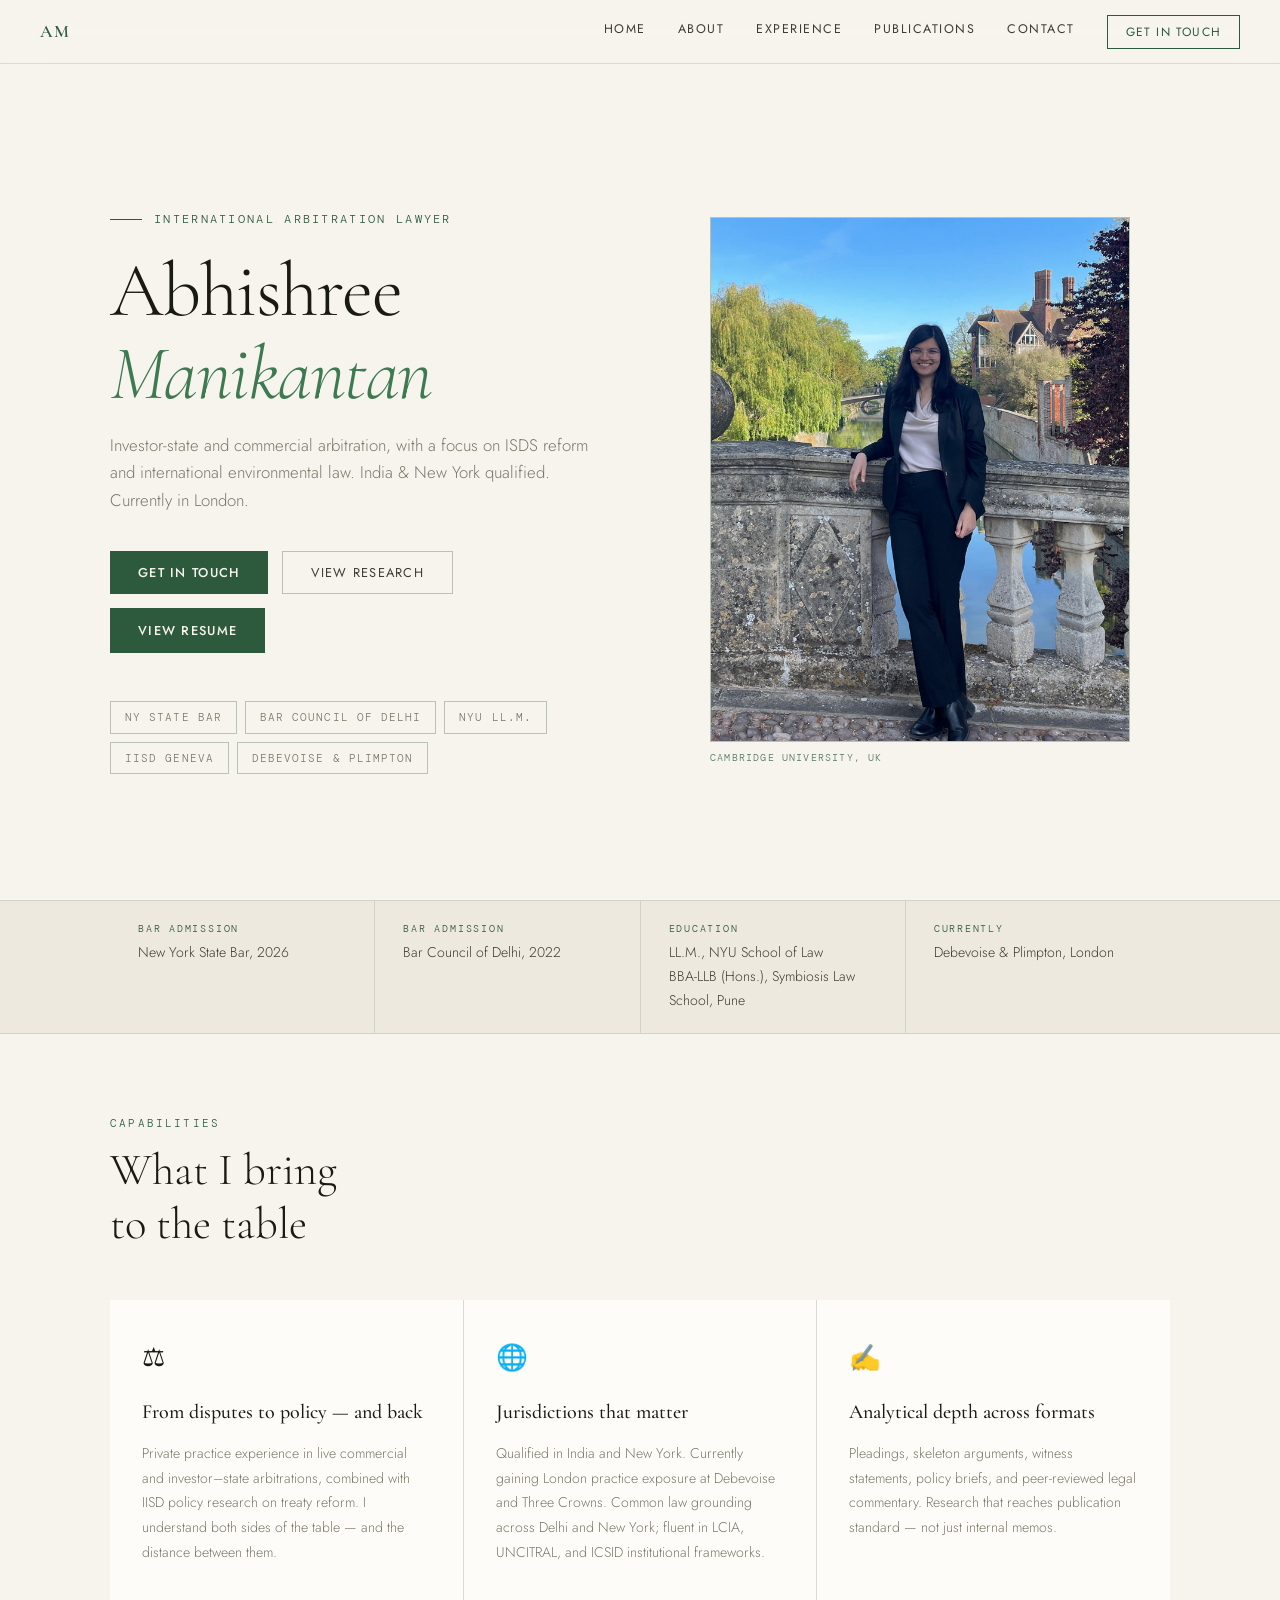
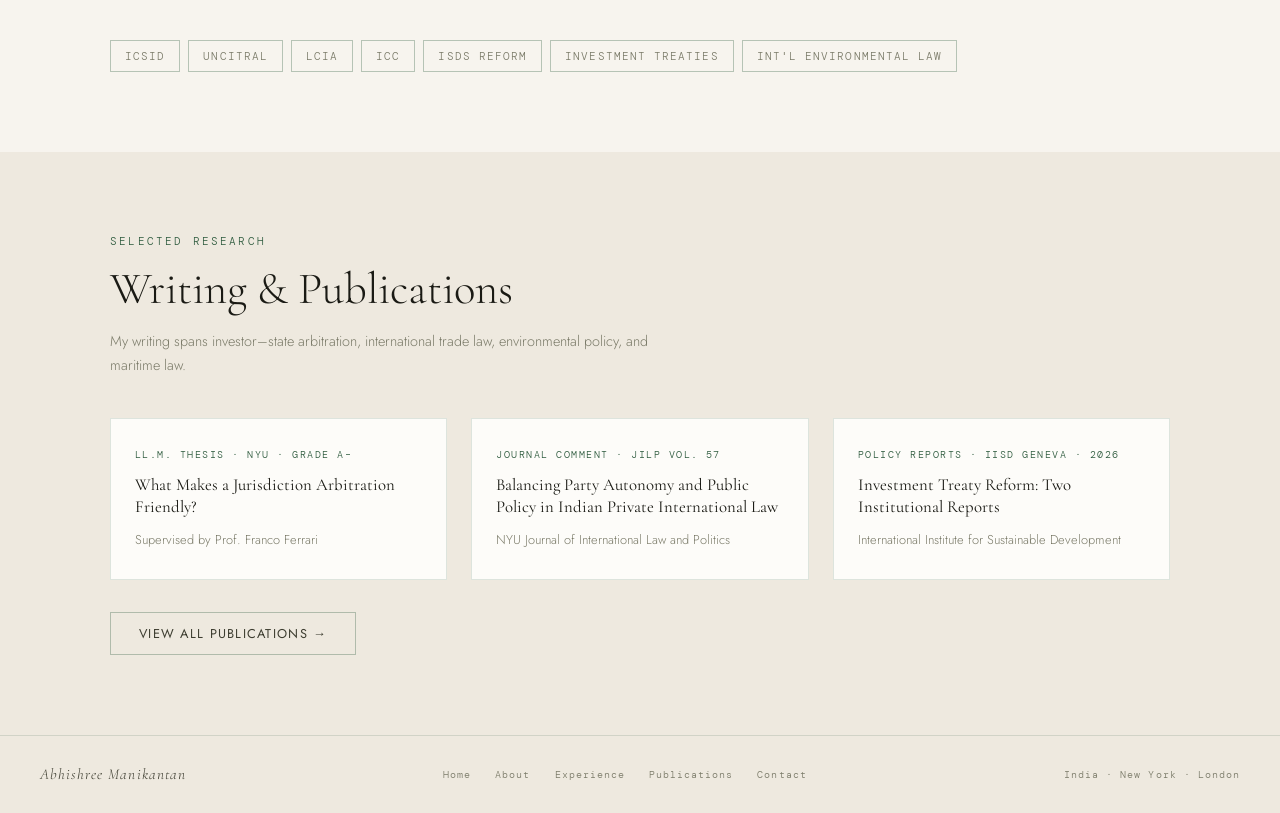
==== Abhishree_Manikantan_Portfolio_Website_16.html @ 341253fb "Added files" ====
<!DOCTYPE html>
<html lang="en">
<head>
<meta charset="UTF-8">
<meta name="viewport" content="width=device-width, initial-scale=1.0">
<title>Abhishree Manikantan | International Arbitration Lawyer | London</title>
<meta name="description" content="International arbitration lawyer, dual India–New York qualified. Investment treaty arbitration, ISDS reform, and international environmental law. Currently in London at Debevoise &amp; Plimpton and Three Crowns.">
<link rel="preconnect" href="https://fonts.googleapis.com">
<link rel="preconnect" href="https://fonts.gstatic.com" crossorigin>
<link href="https://fonts.googleapis.com/css2?family=Cormorant+Garamond:ital,wght@0,300;0,400;0,500;0,600;1,300;1,400;1,500&family=Jost:wght@300;400;500&family=DM+Mono:wght@300;400&display=swap" rel="stylesheet">
<style>
/* ── RESET & VARIABLES ── */
*, *::before, *::after { box-sizing: border-box; margin: 0; padding: 0; }

:root {
  --bg:        #F7F4EE;
  --bg-soft:   #EEE9DF;
  --bg-card:   #FDFCF9;
  --ink:       #1A1A14;
  --ink-mid:   #3D3D30;
  --muted:     #7A7A68;
  --green:     #2D5A3D;
  --green-lt:  #3D7A52;
  --green-pale:#C8DDD0;
  --green-faint:#EBF3EE;
  --border:    rgba(45,90,61,0.15);
  --border-s:  rgba(45,90,61,0.32);
  --glass:     rgba(247,244,238,0.88);
  --tag-arb:   rgba(70,110,180,0.1);
  --tag-pol:   rgba(45,90,61,0.12);
  --tag-arb-t: #3B6BAA;
  --tag-pol-t: #2D5A3D;
}

html { scroll-behavior: smooth; }
body {
  background: var(--bg);
  color: var(--ink);
  font-family: 'Jost', sans-serif;
  font-weight: 300;
  font-size: 16px;
  line-height: 1.7;
  min-height: 100vh;
  overflow-x: hidden;
}

/* ── TYPOGRAPHY ── */
h1, h2, h3 { font-family: 'Cormorant Garamond', serif; }
h1 { font-size: clamp(2.8rem, 6vw, 5.2rem); font-weight: 300; line-height: 1.08; letter-spacing: -0.02em; }
h2 { font-size: clamp(1.8rem, 3.5vw, 2.8rem); font-weight: 300; line-height: 1.2; }
h3 { font-size: clamp(1.2rem, 2vw, 1.6rem); font-weight: 400; }
p { max-width: 68ch; }
a { color: inherit; text-decoration: none; }
strong { font-weight: 500; color: var(--ink); }
em { color: var(--green-lt); }

/* ── LAYOUT ── */
.container { max-width: 1140px; margin: 0 auto; padding: 0 40px; }
@media(max-width:768px){ .container { padding: 0 20px; } }

/* ── NAV ── */
nav {
  position: fixed; top: 0; left: 0; right: 0; z-index: 100;
  padding: 0 40px;
  display: flex; align-items: center; justify-content: space-between;
  height: 64px;
  background: var(--glass);
  backdrop-filter: blur(20px);
  border-bottom: 1px solid var(--border);
}
.nav-logo {
  font-family: 'Cormorant Garamond', serif;
  font-size: 1.1rem; font-weight: 600; letter-spacing: 0.06em;
  color: var(--green); cursor: pointer;
}
.nav-links { display: flex; gap: 32px; align-items: center; }
.nav-links a {
  font-size: 0.78rem; font-weight: 400; letter-spacing: 0.12em;
  text-transform: uppercase; color: var(--ink-mid);
  transition: color 0.2s; cursor: pointer;
  padding-bottom: 2px; border-bottom: 1px solid transparent;
}
.nav-links a:hover, .nav-links a.active { color: var(--green); border-bottom-color: var(--green); }
.nav-cta {
  font-size: 0.75rem; letter-spacing: 0.1em; text-transform: uppercase;
  padding: 7px 18px; border: 1px solid var(--green);
  color: var(--green); cursor: pointer; transition: all 0.2s;
  font-family: 'Jost', sans-serif; font-weight: 400; background: none;
}
.nav-cta:hover { background: var(--green); color: var(--bg); }
.hamburger { display: none; flex-direction: column; gap: 5px; cursor: pointer; padding: 4px; }
.hamburger span { display: block; width: 22px; height: 1px; background: var(--ink); transition: all 0.3s; }
@media(max-width:768px){
  .nav-links { display: none; }
  .hamburger { display: flex; }
  .nav-links.open {
    display: flex; flex-direction: column; position: fixed;
    top: 64px; left: 0; right: 0; background: var(--bg);
    padding: 24px 40px 32px; gap: 20px; border-bottom: 1px solid var(--border);
    align-items: flex-start;
  }
  .nav-cta { display: none; }
}

/* ── PAGE SYSTEM ── */
.page { display: none; padding-top: 64px; min-height: 100vh; }
.page.active { display: block; animation: fadeIn 0.35s ease; }
@keyframes fadeIn { from { opacity:0; transform:translateY(10px); } to { opacity:1; transform:none; } }

/* ── PAGE HEADER ── */
.page-header {
  padding: 64px 40px 48px; max-width: 1140px; margin: 0 auto;
  border-bottom: 1px solid var(--border);
}
@media(max-width:768px){ .page-header { padding: 48px 20px 36px; } }
.page-header-eyebrow {
  font-family: 'DM Mono', monospace; font-size: 0.68rem; letter-spacing: 0.2em;
  text-transform: uppercase; color: var(--green); margin-bottom: 10px;
}

/* ── HOME ── */
.hero {
  min-height: calc(100vh - 64px);
  display: grid; grid-template-columns: 1fr 1fr;
  align-items: center; gap: 60px;
  padding: 80px 40px 60px;
  max-width: 1140px; margin: 0 auto;
}
@media(max-width:900px){ .hero { grid-template-columns: 1fr; padding: 60px 20px 40px; } }
@media(max-width:900px){ .hero-visual { order: -1; } }

.hero-eyebrow {
  font-family: 'DM Mono', monospace; font-size: 0.72rem;
  letter-spacing: 0.2em; text-transform: uppercase; color: var(--green);
  margin-bottom: 20px; display: flex; align-items: center; gap: 12px;
}
.hero-eyebrow::before { content:''; display:block; width:32px; height:1px; background:var(--green); }

.hero-title { margin-bottom: 16px; color: var(--ink); }
.hero-title em { font-style: italic; color: var(--green-lt); }

.hero-sub {
  font-size: 1.05rem; color: var(--muted); font-weight: 300;
  margin-bottom: 36px; line-height: 1.65; max-width: 52ch;
}

.btn-row { display: flex; gap: 14px; flex-wrap: wrap; margin-bottom: 48px; }
.btn-primary {
  padding: 12px 28px; background: var(--green); color: var(--bg);
  font-family: 'Jost', sans-serif; font-size: 0.8rem; font-weight: 500;
  letter-spacing: 0.1em; text-transform: uppercase; cursor: pointer;
  transition: background 0.2s; border: none;
}
.btn-primary:hover { background: var(--green-lt); }
.btn-outline {
  padding: 11px 28px; border: 1px solid var(--border-s); color: var(--ink-mid);
  font-family: 'Jost', sans-serif; font-size: 0.8rem; font-weight: 400;
  letter-spacing: 0.1em; text-transform: uppercase; cursor: pointer;
  transition: all 0.2s; background: none;
}
.btn-outline:hover { border-color: var(--green); color: var(--green); }

/* Globe */
.hero-visual { display:flex; align-items:center; justify-content:center; }
.globe-wrap { position:relative; width:340px; height:340px; }
@media(max-width:900px){ .globe-wrap { width:220px; height:220px; } }

/* Chip row */
.chip-row { display: flex; flex-wrap: wrap; gap: 8px; margin-top: 40px; }
.chip {
  font-family: 'DM Mono', monospace; font-size: 0.67rem; letter-spacing: 0.1em;
  padding: 6px 14px; border: 1px solid var(--border-s); color: var(--muted);
  text-transform: uppercase; transition: all 0.2s; cursor: default;
}
.chip:hover { border-color: var(--green); color: var(--green); }

/* Cred strip */
.cred-strip {
  border-top: 1px solid var(--border); border-bottom: 1px solid var(--border);
  background: var(--bg-soft);
}
.cred-strip-inner {
  max-width: 1140px; margin: 0 auto; padding: 0 40px;
  display: flex; flex-wrap: wrap; align-items: stretch;
}
.cred-item {
  flex: 1; min-width: 200px; padding: 20px 28px;
  border-right: 1px solid var(--border);
  display: flex; flex-direction: column; gap: 3px;
}
.cred-item:last-child { border-right: none; }
.cred-label { font-family: 'DM Mono', monospace; font-size: 0.62rem; letter-spacing: 0.18em; text-transform: uppercase; color: var(--green); }
.cred-value { font-size: 0.88rem; color: var(--ink-mid); font-weight: 300; }
@media(max-width:768px){
  .cred-strip-inner { flex-direction: column; }
  .cred-item { border-right: none; border-bottom: 1px solid var(--border); padding: 14px 0; }
  .cred-item:last-child { border-bottom: none; }
}

/* What I Bring */
.section { padding: 80px 0; }
.section-label {
  font-family: 'DM Mono', monospace; font-size: 0.68rem; letter-spacing: 0.2em;
  text-transform: uppercase; color: var(--green); margin-bottom: 12px;
}
.section-title { margin-bottom: 48px; }

.bring-grid { display: grid; grid-template-columns: repeat(3,1fr); gap: 1px; background: var(--border); }
@media(max-width:768px){ .bring-grid { grid-template-columns: 1fr; } }
.bring-card {
  background: var(--bg-card); padding: 36px 32px;
  transition: background 0.2s;
}

.bring-icon { font-size: 1.6rem; margin-bottom: 16px; }
.bring-head { font-family: 'Cormorant Garamond', serif; font-size: 1.25rem; font-weight: 500; margin-bottom: 12px; color: var(--ink); }
.bring-body { font-size: 0.88rem; color: var(--muted); line-height: 1.75; }

/* Pub teaser */
.pub-teaser { padding: 80px 0; background: var(--bg-soft); }
.pub-grid { display: grid; grid-template-columns: repeat(3,1fr); gap: 24px; margin-top: 40px; }
@media(max-width:900px){ .pub-grid { grid-template-columns: 1fr; } }
.pub-card-small {
  border: 1px solid var(--border); padding: 28px 24px; background: var(--bg-card);
  position: relative; overflow: hidden; transition: border-color 0.2s, transform 0.2s; cursor: pointer;
}
.pub-card-small:hover { border-color: var(--border-s); transform: translateY(-3px); }
.pub-card-small::before {
  content:''; position:absolute; top:0; left:0; right:0; height:2px;
  background: var(--green); transform:scaleX(0); transition:transform 0.3s; transform-origin:left;
}
.pub-card-small:hover::before { transform:scaleX(1); }
.pub-type { font-family: 'DM Mono', monospace; font-size: 0.62rem; letter-spacing: 0.15em; text-transform: uppercase; color: var(--green); margin-bottom: 10px; }
.pub-title-small { font-family: 'Cormorant Garamond', serif; font-size: 1.05rem; font-weight: 400; line-height: 1.35; margin-bottom: 10px; color: var(--ink); }
.pub-venue { font-size: 0.8rem; color: var(--muted); }

/* ── ABOUT ── */
.about-hero {
  padding: 64px 40px 80px; max-width: 1140px; margin: 0 auto;
  display: grid; grid-template-columns: 1fr 360px; gap: 80px; align-items: start;
}
@media(max-width:960px){ .about-hero { grid-template-columns: 1fr; padding: 48px 20px 60px; } }

.about-text p { margin-bottom: 20px; font-size: 0.95rem; color: var(--ink-mid); line-height: 1.8; max-width: 62ch; }
.about-text p.lead { font-family: 'Cormorant Garamond', serif; font-size: 1.22rem; font-weight: 300; color: var(--ink); line-height: 1.65; margin-bottom: 28px; }

.sidebar-card {
  border: 1px solid var(--border); padding: 22px 20px; margin-bottom: 14px; background: var(--bg-card);
}
.sidebar-title { font-family: 'DM Mono', monospace; font-size: 0.65rem; letter-spacing: 0.18em; text-transform: uppercase; color: var(--green); margin-bottom: 14px; }
.sidebar-item { font-size: 0.83rem; color: var(--ink-mid); padding: 7px 0; border-bottom: 1px solid var(--border); }
.sidebar-item:last-child { border-bottom: none; }
.sidebar-item strong { display: block; color: var(--ink); font-weight: 500; margin-bottom: 1px; }

/* ── EXPERIENCE ── */
.exp-wrap { max-width: 1140px; margin: 0 auto; padding: 60px 40px 80px; }
@media(max-width:768px){ .exp-wrap { padding: 40px 20px 60px; } }

.filter-bar { display: flex; gap: 8px; margin-bottom: 52px; flex-wrap: wrap; }
.filter-btn {
  font-family: 'DM Mono', monospace; font-size: 0.68rem; letter-spacing: 0.12em;
  text-transform: uppercase; padding: 8px 18px;
  border: 1px solid var(--border); color: var(--muted);
  background: none; cursor: pointer; transition: all 0.2s;
}
.filter-btn.active, .filter-btn:hover { border-color: var(--green); color: var(--green); background: var(--green-faint); }

.exp-timeline { position: relative; padding-left: 28px; }
.exp-timeline::before {
  content:''; position:absolute; left:0; top:8px; bottom:8px;
  width:1px; background: linear-gradient(to bottom, var(--green), var(--green-pale));
}
.exp-item { position:relative; margin-bottom: 40px; transition: opacity 0.3s; }
.exp-item.dimmed { opacity: 0.18; pointer-events: none; }
.exp-dot {
  position:absolute; left:-33px; top:12px;
  width:10px; height:10px; border-radius:50%;
  background: var(--bg); border: 1.5px solid var(--green); transition: background 0.2s;
}
.exp-item:hover .exp-dot { background: var(--green); }

.exp-card {
  border: 1px solid var(--border); padding: 26px 28px 22px; background: var(--bg-card);
  cursor: pointer; transition: border-color 0.2s;
}
.exp-card:hover { border-color: var(--border-s); }
.exp-card.upcoming { border-left: 3px solid var(--green); }
.exp-meta { display:flex; justify-content:space-between; align-items:flex-start; flex-wrap:wrap; gap:8px; margin-bottom:6px; }
.exp-role { font-family: 'Cormorant Garamond', serif; font-size: 1.18rem; font-weight: 500; color: var(--ink); }
.exp-dates { font-family: 'DM Mono', monospace; font-size: 0.65rem; letter-spacing: 0.1em; color: var(--green); padding-top: 4px; }
.exp-org { font-size: 0.88rem; color: var(--green-lt); margin-bottom: 8px; font-weight: 400; }
.exp-tags { display:flex; gap:6px; margin-bottom: 10px; flex-wrap:wrap; }
.exp-tag {
  font-family: 'DM Mono', monospace; font-size: 0.6rem; letter-spacing: 0.1em;
  text-transform: uppercase; padding: 3px 10px; border-radius: 1px;
}
.exp-tag.arb { background: var(--tag-arb); color: var(--tag-arb-t); }
.exp-tag.pol { background: var(--tag-pol); color: var(--tag-pol-t); }
.exp-upcoming-badge {
  font-family: 'DM Mono', monospace; font-size: 0.6rem; letter-spacing: 0.12em;
  text-transform: uppercase; padding: 3px 10px;
  background: var(--green-faint); color: var(--green); border: 1px solid var(--green-pale);
}
.exp-detail { display:none; }
.exp-detail.open { display:block; }
.exp-detail ul { margin-top: 12px; padding-left: 16px; }
.exp-detail li { font-size: 0.87rem; color: var(--muted); padding: 4px 0; line-height: 1.65; }
.exp-detail li::marker { color: var(--green); }

/* Leadership */
.leadership-grid { display:grid; grid-template-columns: repeat(2,1fr); gap:20px; background:transparent; margin-top:20px; }
@media(max-width:768px){ .leadership-grid { grid-template-columns:1fr; } }
.lead-card { background: var(--bg-card); padding: 28px 24px; border: 1px solid var(--border); }
.lead-icon { font-size: 1.4rem; margin-bottom: 12px; }
.lead-head { font-family: 'Cormorant Garamond', serif; font-size: 1.1rem; font-weight: 500; margin-bottom: 8px; color: var(--ink); }
.lead-body { font-size: 0.82rem; color: var(--muted); line-height: 1.75; }
.lead-chips { display:flex; gap:6px; flex-wrap:wrap; margin-top:14px; }
.lead-chip { font-family:'DM Mono',monospace; font-size:0.6rem; padding:3px 8px; border:1px solid var(--border); color:var(--muted); letter-spacing:0.06em; }

/* ── PUBLICATIONS ── */
.pub-wrap { max-width: 1140px; margin: 0 auto; padding: 60px 40px 80px; }
@media(max-width:768px){ .pub-wrap { padding: 40px 20px 60px; } }

.pub-intro { font-family: 'Cormorant Garamond', serif; font-size: 1.18rem; font-weight: 300; color: var(--muted); margin-bottom: 48px; font-style: italic; max-width: 72ch; }

.pub-tier-label {
  font-family: 'DM Mono', monospace; font-size: 0.63rem; letter-spacing: 0.2em;
  text-transform: uppercase; color: var(--green); padding-bottom: 10px;
  border-bottom: 1px solid var(--border); margin-bottom: 24px; margin-top: 52px;
}
.pub-tier-label:first-of-type { margin-top: 0; }

.pub-card-lg {
  border: 1px solid var(--border); padding: 30px 28px; margin-bottom: 14px;
  display: grid; grid-template-columns: 1fr auto; gap: 20px; align-items: start;
  background: var(--bg-card); transition: border-color 0.2s;
}
.pub-card-lg:hover { border-color: var(--border-s); }
.pub-title { font-family: 'Cormorant Garamond', serif; font-size: 1.15rem; font-weight: 400; line-height: 1.4; margin-bottom: 10px; color: var(--ink); }
.pub-desc { font-size: 0.84rem; color: var(--muted); line-height: 1.7; max-width: 70ch; }
.pub-venue-full { font-size: 0.78rem; color: var(--green); margin-top: 10px; font-family: 'DM Mono', monospace; letter-spacing: 0.06em; }
.pub-link {
  font-family: 'DM Mono', monospace; font-size: 0.65rem; letter-spacing: 0.1em;
  text-transform: uppercase; color: var(--muted); border: 1px solid var(--border);
  padding: 8px 14px; white-space: nowrap; transition: all 0.2s; cursor: pointer;
  align-self: flex-start; margin-top: 4px;
}
.pub-link:hover { border-color: var(--green); color: var(--green); }
@media(max-width:600px){ .pub-card-lg { grid-template-columns:1fr; } }

.iisd-cluster { border: 1px solid var(--border); padding: 26px 28px; margin-bottom: 14px; background: var(--bg-card); }
.iisd-cluster-head { font-family: 'Cormorant Garamond', serif; font-size: 1rem; color: var(--green-lt); margin-bottom: 18px; font-style: italic; }
.iisd-item { padding: 13px 0; border-bottom: 1px solid var(--border); }
.iisd-item:last-child { border-bottom: none; padding-bottom: 0; }
.iisd-item-title { font-size: 0.9rem; color: var(--ink); margin-bottom: 4px; line-height: 1.4; }
.iisd-item-meta { font-family: 'DM Mono', monospace; font-size: 0.62rem; color: var(--green); letter-spacing: 0.08em; }

.pub-mini { padding: 13px 0; border-bottom: 1px solid var(--border); display:flex; align-items:baseline; gap:16px; }
.pub-mini:last-child { border-bottom: none; }
.pub-mini-year { font-family: 'DM Mono', monospace; font-size: 0.62rem; color: var(--green); min-width: 36px; }
.pub-mini-title { font-size: 0.88rem; color: var(--ink-mid); line-height: 1.5; }
.pub-mini-venue { font-size: 0.78rem; color: var(--muted); margin-top: 2px; }

/* ── CONTACT ── */
.contact-wrap {
  max-width: 900px; margin: 0 auto; padding: 80px 40px;
  display: grid; grid-template-columns: 1fr 1fr; gap: 80px;
}
@media(max-width:768px){ .contact-wrap { grid-template-columns:1fr; padding: 60px 20px; gap:48px; } }

.contact-avail {
  background: var(--green-faint); border: 1px solid var(--green-pale);
  padding: 20px; margin-bottom: 28px;
}
.contact-avail-label { font-family: 'DM Mono', monospace; font-size: 0.62rem; letter-spacing: 0.2em; text-transform: uppercase; color: var(--green); margin-bottom: 6px; }
.contact-avail-text { font-size: 0.88rem; color: var(--ink-mid); line-height: 1.6; }

.contact-method {
  display:flex; align-items:center; gap:14px;
  padding: 13px 18px; border: 1px solid var(--border); background: var(--bg-card);
  font-size: 0.88rem; color: var(--ink-mid); transition: border-color 0.2s; margin-bottom: 10px;
}
.contact-method:hover { border-color: var(--border-s); }
.contact-method-icon { color: var(--green); font-size: 0.95rem; min-width: 18px; }
.contact-method a { color: var(--ink-mid); }
.contact-method a:hover { color: var(--green); }

.bar-admit { padding: 16px 20px; border: 1px solid var(--border); margin-top: 20px; background: var(--bg-card); }
.bar-admit-label { font-family: 'DM Mono', monospace; font-size: 0.6rem; letter-spacing: 0.18em; text-transform: uppercase; color: var(--green); margin-bottom: 10px; }
.bar-item { font-size: 0.82rem; color: var(--muted); padding: 5px 0; border-bottom: 1px solid var(--border); }
.bar-item:last-child { border-bottom: none; }

.form-group { margin-bottom: 18px; }
label { display:block; font-family:'DM Mono',monospace; font-size:0.62rem; letter-spacing:0.15em; text-transform:uppercase; color:var(--green); margin-bottom:6px; }
input, textarea {
  width:100%; background: var(--bg-card); border:1px solid var(--border);
  color: var(--ink); padding:11px 14px; font-family:'Jost',sans-serif;
  font-size:0.88rem; font-weight:300; outline:none; transition:border-color 0.2s;
}
input:focus, textarea:focus { border-color: var(--green); }
textarea { min-height: 130px; resize: vertical; }
.form-success { display:none; font-size:0.88rem; color:var(--green); padding:14px; border:1px solid var(--green-pale); background:var(--green-faint); margin-top:8px; }

/* ── FOOTER ── */
footer {
  border-top: 1px solid var(--border); padding: 26px 40px;
  display:flex; justify-content:space-between; align-items:center;
  font-family:'DM Mono',monospace; font-size:0.65rem; letter-spacing:0.1em;
  color: var(--muted); flex-wrap:wrap; gap:12px;
  background: var(--bg-soft);
}
.footer-links { display:flex; gap:24px; }
.footer-links span { cursor:pointer; transition:color 0.2s; }
.footer-links span:hover { color: var(--green); }

/* ── SCROLL REVEALS ── */
.reveal { opacity:0; transform:translateY(16px); transition:opacity 0.55s, transform 0.55s; }
.reveal.visible { opacity:1; transform:none; }

/* ── HERO PHOTO ── */
.hero-photo-wrap { width:100%; max-width:420px; }
.hero-photo-fig { margin:0; }
.hero-photo {
  width:100%; aspect-ratio:4/5; object-fit:cover; object-position:center 8%;
  display:block; border:1px solid var(--border-s);
  filter:contrast(1.02) saturate(0.93);
}
.hero-photo-cap {
  font-family:'DM Mono',monospace; font-size:0.62rem; letter-spacing:0.12em;
  text-transform:uppercase; color:var(--green); margin-top:8px; opacity:0.8;
}
@media(max-width:900px){ .hero-photo-wrap { max-width:280px; margin:0 auto; } }

/* ── ABOUT PHOTO ── */
.about-photo-fig { margin:0 0 32px 0; }
.about-photo {
  width:100%; max-width:480px; aspect-ratio:4/5; object-fit:cover;
  object-position:center 5%; display:block; border:1px solid var(--border-s);
  filter:contrast(1.02) saturate(0.9);
}
.about-photo-cap {
  font-family:'DM Mono',monospace; font-size:0.62rem; letter-spacing:0.12em;
  text-transform:uppercase; color:var(--green); margin-top:8px; opacity:0.8;
}

/* ── EXPERIENCE GLOBE ── */
.page-header-flex { display:grid; grid-template-columns:1fr auto; align-items:center; gap:40px; }
.exp-globe-wrap canvas { display:block; }
@media(max-width:768px){ .exp-globe-wrap { display:none; } .page-header-flex { display:block; } }

/* ── MOBILE ── */
@media(max-width:600px){
  .hero { padding:40px 16px 32px; gap:32px; min-height:auto; }
  .hero-sub { font-size:0.95rem; }
  .btn-primary, .btn-outline { padding:10px 20px; font-size:0.75rem; }
  .chip { font-size:0.6rem; padding:5px 10px; }
  .chip-row { margin-top:24px; }
  .hero-photo-wrap { width:200px !important; height:auto !important; margin:0 auto; }
  .section { padding:48px 0; }
  .container { padding:0 16px; }
  .about-hero { padding:36px 16px 48px; gap:36px; }
  .page-header { padding:36px 16px 28px; }
  .exp-wrap { padding:32px 16px 48px; }
  .leadership-grid { grid-template-columns:1fr !important; }
  .pub-wrap { padding:32px 16px 48px; }
  .contact-wrap { padding:40px 16px; gap:36px; }
  footer { padding:20px 16px; flex-direction:column; align-items:flex-start; gap:16px; }
  .footer-links { flex-wrap:wrap; gap:14px; }
}
</style>
</head>
<body>

<!-- NAV -->
<nav>
  <div class="nav-logo" onclick="navigate('home')">AM</div>
  <div class="nav-links" id="nav-links">
    <a onclick="navigate('home')" data-page="home">Home</a>
    <a onclick="navigate('about')" data-page="about">About</a>
    <a onclick="navigate('experience')" data-page="experience">Experience</a>
    <a onclick="navigate('publications')" data-page="publications">Publications</a>
    <a onclick="navigate('contact')" data-page="contact">Contact</a>
    <button class="nav-cta" onclick="navigate('contact')">Get in Touch</button>
  </div>
  <div class="hamburger" id="hamburger" onclick="toggleMenu()">
    <span></span><span></span><span></span>
  </div>
</nav>

<!-- ══════════════════════════════════════
     HOME
══════════════════════════════════════ -->
<div id="page-home" class="page active">

  <div class="hero">
    <div class="hero-content">
      <div class="hero-eyebrow">International Arbitration Lawyer</div>
      <h1 class="hero-title">Abhishree<br><em>Manikantan</em></h1>
      <p class="hero-sub">Investor-state and commercial arbitration, with a focus on ISDS reform and international environmental law. India &amp; New York qualified. Currently in London.</p>
      <div class="btn-row">
        <button class="btn-primary" onclick="navigate('contact')">Get in Touch</button>
        <button class="btn-outline" onclick="navigate('publications')">View Research</button>
        <a class="btn-primary" href="[data-uri]" download="Abhishree_Manikantan_Resume.pdf" target="_blank">View Resume</a>
      </div>
      <div class="chip-row">
        <span class="chip">NY State Bar</span>
        <span class="chip">Bar Council of Delhi</span>
        <span class="chip">NYU LL.M.</span>
        <span class="chip">IISD Geneva</span>
        <span class="chip">Debevoise &amp; Plimpton</span>
      </div>
    </div>

    <div class="hero-visual">
      <div class="hero-photo-wrap">
        <figure class="hero-photo-fig">
          <img src="[data-uri]" alt="Abhishree Manikantan at Cambridge University" class="hero-photo">
          <figcaption class="hero-photo-cap">Cambridge University, UK</figcaption>
        </figure>
      </div>
    </div>
  </div>

  <!-- CREDENTIALS STRIP -->
  <div class="cred-strip">
    <div class="cred-strip-inner">
      <div class="cred-item">
        <span class="cred-label">Bar Admission</span>
        <span class="cred-value">New York State Bar, 2026</span>
      </div>
      <div class="cred-item">
        <span class="cred-label">Bar Admission</span>
        <span class="cred-value">Bar Council of Delhi, 2022</span>
      </div>
      <div class="cred-item">
        <span class="cred-label">Education</span>
        <span class="cred-value">LL.M., NYU School of Law </br>BBA-LLB (Hons.), Symbiosis Law School, Pune</span>
      </div>
      <div class="cred-item">
        <span class="cred-label">Currently</span>
        <span class="cred-value">Debevoise &amp; Plimpton, London</span>
      </div>
    </div>
  </div>

  <!-- WHAT I BRING -->
  <div class="section">
    <div class="container">
      <div class="section-label">Capabilities</div>
      <h2 class="section-title">What I bring<br>to the table</h2>
      <div class="bring-grid">
        <div class="bring-card reveal">
          <div class="bring-icon">⚖</div>
          <div class="bring-head">From disputes to policy — and back</div>
          <div class="bring-body">Private practice experience in live commercial and investor–state arbitrations, combined with IISD policy research on treaty reform. I understand both sides of the table — and the distance between them.</div>
        </div>
        <div class="bring-card reveal" style="transition-delay:0.1s">
          <div class="bring-icon">🌐</div>
          <div class="bring-head">Jurisdictions that matter</div>
          <div class="bring-body">Qualified in India and New York. Currently gaining London practice exposure at Debevoise and Three Crowns. Common law grounding across Delhi and New York; fluent in LCIA, UNCITRAL, and ICSID institutional frameworks.</div>
        </div>
        <div class="bring-card reveal" style="transition-delay:0.2s">
          <div class="bring-icon">✍</div>
          <div class="bring-head">Analytical depth across formats</div>
          <div class="bring-body">Pleadings, skeleton arguments, witness statements, policy briefs, and peer-reviewed legal commentary. Research that reaches publication standard — not just internal memos.</div>
        </div>
      </div>
      <div class="chip-row reveal">
        <span class="chip">ICSID</span><span class="chip">UNCITRAL</span><span class="chip">LCIA</span>
        <span class="chip">ICC</span><span class="chip">ISDS Reform</span>
        <span class="chip">Investment Treaties</span><span class="chip">Int'l Environmental Law</span>
      </div>
    </div>
  </div>

  <!-- PUBLICATIONS TEASER -->
  <div class="pub-teaser">
    <div class="container">
      <div class="section-label">Selected Research</div>
      <h2 class="section-title" style="margin-bottom:12px">Writing &amp; Publications</h2>
      <p style="color:var(--muted);font-size:0.9rem;margin-bottom:40px">My writing spans investor–state arbitration, international trade law, environmental policy, and maritime law.</p>
      <div class="pub-grid">
        <div class="pub-card-small reveal" onclick="navigate('publications')">
          <div class="pub-type">LL.M. Thesis · NYU · Grade A–</div>
          <div class="pub-title-small">What Makes a Jurisdiction Arbitration Friendly?</div>
          <div class="pub-venue">Supervised by Prof. Franco Ferrari</div>
        </div>
        <div class="pub-card-small reveal" style="transition-delay:0.1s" onclick="navigate('publications')">
          <div class="pub-type">Journal Comment · JILP Vol. 57</div>
          <div class="pub-title-small">Balancing Party Autonomy and Public Policy in Indian Private International Law</div>
          <div class="pub-venue">NYU Journal of International Law and Politics</div>
        </div>
        <div class="pub-card-small reveal" style="transition-delay:0.2s" onclick="navigate('publications')">
          <div class="pub-type">Policy Reports · IISD Geneva · 2026</div>
          <div class="pub-title-small">Investment Treaty Reform: Two Institutional Reports</div>
          <div class="pub-venue">International Institute for Sustainable Development</div>
        </div>
      </div>
      <div style="margin-top:32px">
        <button class="btn-outline" onclick="navigate('publications')">View all publications →</button>
      </div>
    </div>
  </div>

</div><!-- /home -->

<!-- ══════════════════════════════════════
     ABOUT
══════════════════════════════════════ -->
<div id="page-about" class="page">
  <div class="page-header">
    <div class="page-header-eyebrow">About</div>
    <h2>International arbitration lawyer.<br><em>Policy-informed. Research-driven.</em></h2>
  </div>

  <div class="about-hero">
    <div class="about-text">
      <figure class="about-photo-fig">
        <img src="[data-uri]" alt="Abhishree Manikantan at NYU School of Law" class="about-photo">
        <figcaption class="about-photo-cap">NYU School of Law, New York</figcaption>
      </figure>
      <p class="lead">I came to international arbitration through a deep interest in how international law constrains and enables state conduct — particularly in disputes involving natural resources, infrastructure, and regulatory change.</p>

      <p>My work spans private practice, policy research, and academic publication — giving me a three-dimensional view of investor-state disputes that I have built deliberately over the course of a decade.</p>

      <p>I began as an associate at S&amp;A Law Offices in New Delhi, advising on disputes valued at USD 36 million and above in infrastructure and mining sectors, primarily against state entities. That experience — drafting statements of claim, cross-examination questions, and argument notes in live proceedings — gave me the technical foundation on which everything since has been built.</p>

      <p>In 2025, I was appointed as an IFD Fellow at IISD Geneva, where I analysed over 60 stakeholder submissions and drafted policy briefs on investment treaty design, state consent, and dispute prevention — giving me a policy-maker's perspective to complement my practice experience. From that fellowship emerged two published policy reports and a case note in <em>IISD Investment Treaty News</em> on <em>Qatar Pharma et al. v. Saudi Arabia</em>.</p>

      <p>I am currently in London, interning in the International Dispute Resolution Group at Debevoise &amp; Plimpton, and subsequently at Three Crowns. I am actively seeking full-time roles in international arbitration and international environmental policy.</p>

      <p>My interest in international environmental law predates my formal practice career. I was conducting environmental policy research and engaging with multilateral governance frameworks from my second year of law school — through CEERA at NLSIU, the Stetson Environmental Moot Court Competition, and coursework at NYU with Professor Robert Howse.</p>

      <p>I speak English, Hindi, and Marathi. I am committed to investing in the next generation of lawyers: I have coached five moot court teams, mentored six students, and spent five years leading the careers institution at my law school.</p>
    </div>

    <div class="about-sidebar">
      <div class="sidebar-card">
        <div class="sidebar-title">Education</div>
        <div class="sidebar-item">
          <strong>LL.M., NYU School of Law</strong>
          International Business Regulation, Litigation &amp; Arbitration · 2024–2025
        </div>
        <div class="sidebar-item">
          <strong>BBA LL.B. (Hons.), Symbiosis Law School</strong>
          CGPA 8.19 · Semester Topper, Final Term · 2017–2022
        </div>
      </div>

      <div class="sidebar-card">
        <div class="sidebar-title">Bar Admissions</div>
        <div class="sidebar-item"><strong>New York State Bar</strong>Admitted April 2026</div>
        <div class="sidebar-item"><strong>Bar Council of Delhi</strong>Admitted September 2022</div>
      </div>

      <div class="sidebar-card">
        <div class="sidebar-title">Skills &amp; Tools</div>
        <div class="sidebar-item"><strong>Legal Practice</strong>Legal research · Drafting · Legal writing &amp; publication · Policy research · Client management</div>
        <div class="sidebar-item"><strong>Legal Technology</strong>Legora · Harvey · ChatGPT / LLMs · Kluwer Arbitration · LexMachina · Westlaw · LexisNexis · Manupatra</div>
        <div class="sidebar-item"><strong>Workflow &amp; Adoption</strong>Workflow transformation · Legal tech adoption · Document management · Cross-jurisdictional research · Oral advocacy</div>
      </div>

      <div class="sidebar-card">
        <div class="sidebar-title">Honours</div>
        <div class="sidebar-item">
          <strong>Stetson IEMCC, World Rounds</strong>
          Runner-up · 2nd Best Speaker · 2nd Best Memorial (India)
        </div>
        <div class="sidebar-item">
          <strong>Semester Topper Scholarship</strong>
          Highest CGPA, Final Term · SLS Pune
        </div>
      </div>

      <div class="sidebar-card">
        <div class="sidebar-title">Additional Training</div>
        <div class="sidebar-item"><strong>Arbitration of Int'l Disputes</strong>Universiteit Leiden · 92.83%</div>
        <div class="sidebar-item"><strong>Int'l Environmental Law &amp; Policy</strong>UNC · 100%</div>
        <div class="sidebar-item"><strong>Int'l Environmental Governance</strong>UNITAR / UNEP · 85%</div>
      </div>

      <div class="sidebar-card">
        <div class="sidebar-title">Languages</div>
        <div class="sidebar-item">English · Hindi · Marathi</div>
      </div>
    </div>
  </div>
</div>

<!-- ══════════════════════════════════════
     EXPERIENCE
══════════════════════════════════════ -->
<div id="page-experience" class="page">
  <div class="page-header page-header-flex">
    <div>
      <div class="page-header-eyebrow">Experience</div>
      <h2>Practice, Policy<br><em>and Research</em></h2>
    </div>
    <div class="exp-globe-wrap">
      <canvas id="worldMap" width="220" height="220"></canvas>
    </div>
  </div>

  <div class="exp-wrap">
    <div class="filter-bar">
      <button class="filter-btn active" onclick="filterExp('all',this)">All</button>
      <button class="filter-btn" onclick="filterExp('arb',this)">Arbitration Practice</button>
      <button class="filter-btn" onclick="filterExp('pol',this)">Policy &amp; Research</button>
    </div>

    <div class="exp-timeline">

      <!-- THREE CROWNS — UPCOMING -->
      <div class="exp-item" data-cats="arb">
        <div class="exp-dot"></div>
        <div class="exp-card upcoming" onclick="toggleExp(this)">
          <div class="exp-meta">
            <div class="exp-role">Intern, International Arbitration</div>
            <div class="exp-dates">Jul – Dec 2026</div>
          </div>
          <div class="exp-org">Three Crowns LLP · London</div>
          <div class="exp-tags">
            <span class="exp-upcoming-badge">Confirmed · Upcoming</span>
            <span class="exp-tag arb">Arbitration</span>
          </div>
          <div class="exp-detail">
            <ul>
              <li>Three Crowns is a globally recognised arbitration boutique, known for complex commercial and investment treaty proceedings.</li>
              <li>Consecutive London placements at Debevoise &amp; Plimpton and Three Crowns — both internationally recognised dispute resolution practices — represent a deliberate, sustained investment in London market exposure.</li>
            </ul>
          </div>
        </div>
      </div>

      <!-- DEBEVOISE -->
      <div class="exp-item" data-cats="arb">
        <div class="exp-dot"></div>
        <div class="exp-card" onclick="toggleExp(this)">
          <div class="exp-meta">
            <div class="exp-role">Intern, International Dispute Resolution Group</div>
            <div class="exp-dates">Feb - June 2026</div>
          </div>
          <div class="exp-org">Debevoise &amp; Plimpton LLP · London</div>
          <div class="exp-tags"><span class="exp-tag arb">Arbitration</span></div>
          <div class="exp-detail">
            <ul>
              <li>Researched and drafted agency law issue in a skeleton argument for a complex LCIA insurance arbitration.</li>
              <li>Monitored UNCITRAL Working Group III sessions and produced client-facing updates tracking developments in ISDS reform.</li>
              <li>Independently managed client communications, collected SAR evidence, and drafted a skeleton witness statement for a pro bono matter.</li>
            </ul>
          </div>
        </div>
      </div>

      <!-- IISD -->
      <div class="exp-item" data-cats="pol">
        <div class="exp-dot"></div>
        <div class="exp-card" onclick="toggleExp(this)">
          <div class="exp-meta">
            <div class="exp-role">IFD Fellow, Economic Law &amp; Policy — Sustainable Investments</div>
            <div class="exp-dates">Sept – Nov 2025</div>
          </div>
          <div class="exp-org">International Institute for Sustainable Development (IISD) · Geneva</div>
          <div class="exp-tags"><span class="exp-tag pol">Policy</span><span class="exp-tag pol">ISDS Reform</span></div>
          <div class="exp-detail">
            <ul>
              <li>Analysed 60+ stakeholder submissions to IISD's public consultation and produced draft policy report identifying common concerns and reform priorities.</li>
              <li>Drafted policy briefs on investment treaty design, state consent, and dispute prevention mechanisms.</li>
              <li>Published two institutional policy reports (2026): <em>Rethinking Investment Treaties Public Consultations</em> and <em>Unpacking National Investment Laws: Dispute Settlement Function</em>.</li>
              <li>Case note on <em>Qatar Pharma et al. v. Saudi Arabia</em> published in IISD Investment Treaty News.</li>
            </ul>
          </div>
        </div>
      </div>

      <!-- S&A -->
      <div class="exp-item" data-cats="arb">
        <div class="exp-dot"></div>
        <div class="exp-card" onclick="toggleExp(this)">
          <div class="exp-meta">
            <div class="exp-role">Associate, Arbitration &amp; Disputes</div>
            <div class="exp-dates">Jul 2022 – May 2024</div>
          </div>
          <div class="exp-org">S&amp;A Law Offices · New Delhi</div>
          <div class="exp-tags"><span class="exp-tag arb">Arbitration</span></div>
          <div class="exp-detail">
            <ul>
              <li>Advised on disputes valued above USD 36 million in infrastructure and mining sectors, primarily against state entities — investor-state adjacent from day one.</li>
              <li>Drafted statements of claim, rejoinders, notices of dispute, cross-examination questions, and argument notes across multiple proceedings.</li>
              <li>Research portfolio: damages quantification, expert credibility, force majeure, civil procedure, and contract law.</li>
            </ul>
          </div>
        </div>
      </div>

           <!-- EXPO -->
      <div class="exp-item" data-cats="arb">
        <div class="exp-dot"></div>
        <div class="exp-card" onclick="toggleExp(this)">
          <div class="exp-meta">
            <div class="exp-role">Legal Intern — International Contracts &amp; IP</div>
            <div class="exp-dates">Dec 2018 &amp; Oct 2021</div>
          </div>
          <div class="exp-org">IAA Middle East Legal Consultants · Expo 2020 Site Office, Dubai</div>
          <div class="exp-tags"><span class="exp-tag arb">Commercial</span></div>
          <div class="exp-detail">
            <ul>
              <li>Cross-border commercial contracting across a multi-jurisdictional environment — drafting contracts, MoUs, and conducting policy review for Expo 2020.</li>
              <li>In the 2021 internship, independently managed all IP infringement cases arising at the Expo 2020 site — client-facing responsibility with minimal supervision.</li>
            </ul>
          </div>
        </div>
      </div>

      <!-- DMRC -->
      <div class="exp-item" data-cats="arb pol">
        <div class="exp-dot"></div>
        <div class="exp-card" onclick="toggleExp(this)">
          <div class="exp-meta">
            <div class="exp-role">Intern, Legal Department (Arbitration Team)</div>
            <div class="exp-dates">Sep 2021</div>
          </div>
          <div class="exp-org">Delhi Metro Rail Corporation (DMRC) · New Delhi</div>
          <div class="exp-tags"><span class="exp-tag arb">Arbitration</span><span class="exp-tag pol">State Entity</span></div>
          <div class="exp-detail">
            <ul>
              <li>Worked with the arbitration team of a major state enterprise jointly owned by the Government of India and Government of Delhi.</li>
              <li>Attended live arbitration proceedings and High Court hearings, observing dispute management from the respondent state-entity perspective.</li>
              <li>Exposure to Section 9 (interim relief), Section 34 (setting aside) and Section 11 (appointment of arbitrator) petitions — gained clear understanding of how state respondents approach disputes.</li>
            </ul>
          </div>
        </div>
      </div>

 <!-- CEERA -->
      <div class="exp-item" data-cats="pol">
        <div class="exp-dot"></div>
        <div class="exp-card" onclick="toggleExp(this)">
          <div class="exp-meta">
            <div class="exp-role">Research Intern</div>
            <div class="exp-dates">Jun – Jul 2020</div>
          </div>
          <div class="exp-org">CEERA, National Law School of India University (NLSIU) · Bengaluru</div>
          <div class="exp-tags"><span class="exp-tag pol">Environmental Law</span></div>
          <div class="exp-detail">
            <ul>
              <li>Contributed to Chapter 5 in <em>Chemical and Hazardous Waste in India: A Sectoral Analysis</em> (CEERA/NLSIU, August 2021).</li>
              <li>Research examined enforcement of multilateral agreements on chemical safety across the US, EU, and Thailand.</li>
            </ul>
          </div>
        </div>
      </div>

      <!-- VIDHI -->
      <div class="exp-item" data-cats="pol">
        <div class="exp-dot"></div>
        <div class="exp-card" onclick="toggleExp(this)">
          <div class="exp-meta">
            <div class="exp-role">Member — Kautilya Society</div>
            <div class="exp-dates">Oct 2020 – Jun 2021</div>
          </div>
          <div class="exp-org">Vidhi Centre for Legal Policy · New Delhi</div>
          <div class="exp-tags"><span class="exp-tag pol">Policy</span></div>
          <div class="exp-detail">
            <ul>
              <li>India's most respected independent legal think tank, producing legislative reform reports used directly by Parliament.</li>
              <li>Attended workshops on Legislative Drafting and presented a report on the 'Specificity of Legislation' at a Public Health Emergency Workshop.</li>
            </ul>
          </div>
        </div>
      </div>

    </div><!-- /timeline -->

    <!-- LEADERSHIP -->
    <div style="margin-top:72px">
      <div class="section-label">Leadership &amp; Mentoring</div>
      <h3 style="margin-bottom:6px;font-size:1.5rem">Beyond the practice record</h3>
      <p style="color:var(--muted);font-size:0.88rem;margin-bottom:28px;max-width:64ch">Investment in others — as coach, editor, and mentor — running in parallel with a full practice and research career.</p>
      <div class="leadership-grid">
        <div class="lead-card">
          <div class="lead-icon">📋</div>
          <div class="lead-head">Editorial Leadership</div>
          <div class="lead-body">Graduate Editor, NYU Journal of International Law and Politics. Deputy Editor-in-Chief, Indian Constitutional Law Review (2019–2021) — oversaw Editions X, XI &amp; XII and introduced the journal's first double-blind peer review system. Editorial experience across two jurisdictions and five years.</div>
          <div class="lead-chips">
            <span class="lead-chip">JILP</span><span class="lead-chip">ICLR</span><span class="lead-chip">Peer Review Reform</span>
          </div>
        </div>
        <div class="lead-card">
          <div class="lead-icon">🏆</div>
          <div class="lead-head">Teaching &amp; Coaching</div>
          <div class="lead-body">Moot court strategist for five SLS Pune teams across national and international competitions — including the 26th Stetson IEMCC and the UPES–Paras Diwan Energy Law Moot. Head and Advisor, Career &amp; Professional Development Cell across five years — responsible for recruiter relationships, on-campus placement drives, and professional development programming for the entire student body.</div>
          <div class="lead-chips">
            <span class="lead-chip">5 Teams Coached</span><span class="lead-chip">CPDC Head, 5 Yrs</span>
          </div>
        </div>
        <div class="lead-card">
          <div class="lead-icon">🤝</div>
          <div class="lead-head">Mentoring</div>
          <div class="lead-body">Peer mentor to six first-year students under the Symbiosis Law School Peer Assistance Programme — supporting academic, professional, and extracurricular development through a fully virtual academic year during COVID.</div>
          <div class="lead-chips">
            <span class="lead-chip">6 Mentees</span><span class="lead-chip">Peer Assistance Programme</span>
          </div>
        </div>
        <div class="lead-card">
          <div class="lead-icon">🌱</div>
          <div class="lead-head">Volunteering</div>
          <div class="lead-body"><strong>There Is No Earth B (TINEB), May–Nov 2023.</strong> Pro bono legal adviser to a grassroots environmental advocacy organisation — assessing campaign feasibility, advising on compliance risks, and bridging activist intent with legal reality.<br><br><strong>SVK Shikshan Sansthan, Nagpur, Dec 2019.</strong> Delivered foundational education and vocational training to intellectually challenged adults — enabling economic employment and holistic development.</div>
          <div class="lead-chips">
            <span class="lead-chip">Environmental Advocacy</span><span class="lead-chip">Community Education</span>
          </div>
        </div>
      </div>
    </div>

  </div>
</div>

<!-- ══════════════════════════════════════
     PUBLICATIONS
══════════════════════════════════════ -->
<div id="page-publications" class="page">
  <div class="page-header">
    <div class="page-header-eyebrow">Publications &amp; Research</div>
    <h2>Ten pieces.<br><em>One consistent thread.</em></h2>
  </div>

  <div class="pub-wrap">
    <p class="pub-intro">My writing spans investor–state arbitration, international trade law, environmental policy, and maritime law. It is the record of a consistent intellectual engagement — not a scattered reading list.</p>

    <!-- TIER 1 -->
    <div class="pub-tier-label">Flagship Works</div>

    <div class="pub-card-lg reveal">
      <div>
        <div class="pub-type">LL.M. Thesis · NYU School of Law · Grade A–</div>
        <div class="pub-title">What Makes a Jurisdiction Arbitration Friendly?</div>
        <div class="pub-desc">A comparative analysis of the legal, institutional, and judicial factors that lead parties and counsel to select international arbitration seats — examining London, Singapore, Paris, and emerging venues. Supervised by Professor Franco Ferrari, one of the world's leading scholars of conflicts of law and international arbitration.</div>
        <div class="pub-venue-full">NYU School of Law · 2025 · Available on request</div>
      </div>
      <span class="pub-link"><a href="mailto:abhishree.manikantan@gmail.com">Request Copy</a></span>
    </div>

    <div class="pub-card-lg reveal">
      <div>
        <div class="pub-type">Journal Comment · Peer-Reviewed</div>
        <div class="pub-title">Balancing Party Autonomy and Public Policy in Indian Private International Law: Insights from TransAsia Private Capital v. Gaurav Dhawan</div>
        <div class="pub-desc">A published comment in one of the leading student-edited international law journals in the United States, examining the tension between contractual freedom and public policy constraints in Indian PIL as illuminated by a significant Supreme Court decision.</div>
        <div class="pub-venue-full">NYU Journal of International Law and Politics · Vol. 57 · 2025</div>
      </div>
      <span class="pub-link"><a href="https://nyujilp.org/wp-content/uploads/2025/09/10-Abhishree_Comment_Formatted.pdf">View Journal</a></span>
    </div>

    <div class="pub-card-lg reveal">
      <div>
        <div class="pub-type">Research Paper · Grade A · Prof. Robert Howse, NYU</div>
        <div class="pub-title">Balancing Trade Rules and Climate Goals: India's WTO Solar Cell Dispute and the Evolution of its Renewable Energy Strategy</div>
        <div class="pub-desc">An analysis of the tension between India's renewable energy ambitions and its WTO obligations — examining the DS456 solar cell dispute and its implications for the design of climate-compatible trade policy. Supervised by Professor Robert Howse, one of the world's foremost WTO scholars.</div>
        <div class="pub-venue-full">NYU International Energy Seminar · 2025</div>
      </div>
      <span class="pub-link"><a href="mailto:abhishree.manikantan@gmail.com">Request Copy</a></span>
    </div>

    <!-- TIER 2: IISD CLUSTER -->
    <div class="pub-tier-label">IISD Research Cluster</div>
    <div class="iisd-cluster reveal">
      <div class="iisd-cluster-head">Three outputs from a single IFD Fellowship at IISD Geneva (Sept–Nov 2025) — the foremost institution in investment treaty reform research.</div>
      <div class="iisd-item">
        <div class="iisd-item-title">Rethinking Investment Treaties Public Consultations: A Summary Report</div>
        <div class="iisd-item-meta">IISD Policy Report · March 2026 · <a href="https://iisd.org/publications/report/rethinking-investment-treaties-public-consultations" target="_blank" style="color:var(--green)">iisd.org ↗</a></div>
      </div>
      <div class="iisd-item">
        <div class="iisd-item-title">Unpacking National Investment Laws: Dispute Settlement Function</div>
        <div class="iisd-item-meta">IISD Policy Report · April 2026 · <a href="https://iisd.org/publications/report/national-investment-laws-dispute-settlement" target="_blank" style="color:var(--green)">iisd.org ↗</a></div>
      </div>
      <div class="iisd-item">
        <div class="iisd-item-title">Case Note: Qatar Pharma et al. v. Saudi Arabia</div>
        <div class="iisd-item-meta">IISD Investment Treaty News · January 2026 · <a href="https://www.iisd.org/itn/2026/01/19/qatar-pharma-al-sulaiti-vs-kingdom-saudi-arabia-abhishree-manikantan/" style="color:var(--green)">iisd.org ↗</a></div>
      </div>
    </div>

    <!-- TIER 3 -->
    <div class="pub-tier-label">Practitioner &amp; Policy Writing</div>

    <div class="pub-card-lg reveal">
      <div>
        <div class="pub-type">Blog · Columbia Law School</div>
        <div class="pub-title">Anti-Arbitration Injunctions: The Endless Tussle for Jurisdiction</div>
        <div class="pub-desc">A practitioner-focused piece examining the persistent jurisdictional conflicts that arise when domestic courts are asked to restrain foreign arbitral proceedings — with reference to Indian court practice and comparative analysis.</div>
        <div class="pub-venue-full">American Review of International Arbitration · Columbia Law School · May 2021</div>
      </div>
      <span class="pub-link"><a href="https://aria.law.columbia.edu/anti-arbitration-injunctions-the-endless-tussle-for-jurisdiction/">Read Article</a></span>
    </div>

    <div class="pub-card-lg reveal">
      <div>
        <div class="pub-type">Commentary · Mondaq</div>
        <div class="pub-title">Evolving Dimensions: Unravelling the Changing Landscape of Courts' Powers in Arbitrator Appointments Under Section 11</div>
        <div class="pub-desc">An analysis of how Indian courts have interpreted and evolved their powers under Section 11 of the Arbitration and Conciliation Act in appointing arbitrators — examining the shift from a largely supervisory to a more interventionist judicial approach and its implications for arbitral efficacy in India.</div>
        <div class="pub-venue-full">Mondaq · January 2024 · <a href="https://www.mondaq.com/india/trials-appeals-compensation/1415488/evolving-dimensions-unraveling-the-changing-landscape-of-courts-powers-in-arbitrator-appointments-under-section-11" target="_blank" style="color:var(--green)">mondaq.com ↗</a></div>
      </div>
      <a href="https://www.mondaq.com/india/trials-appeals-compensation/1415488/evolving-dimensions-unraveling-the-changing-landscape-of-courts-powers-in-arbitrator-appointments-under-section-11" target="_blank" class="pub-link">Read Article</a>
    </div>

    <div class="pub-card-lg reveal">
      <div>
        <div class="pub-type">Policy Analysis · National Maritime Foundation</div>
        <div class="pub-title">Role of Marine Insurance in Oil Pollution in India</div>
        <div class="pub-desc">An examination of marine insurance liability frameworks for oil pollution events — analysing India's domestic regulatory architecture against its international treaty obligations under MARPOL and the Civil Liability Convention.</div>
        <div class="pub-venue-full">National Maritime Foundation · April 2021 · maritimeindia.org ↗</div>
      </div>
      <span class="pub-link"><a href="https://maritimeindia.org/role-of-marine-insurance-in-oil-pollution-in-india/">Read Article</a></span>
    </div>

    <!-- TIER 4 -->
    <div class="pub-tier-label">Earlier Work</div>
    <div style="border:1px solid var(--border);padding:22px 28px;background:var(--bg-card)">
      <div class="pub-mini reveal">
        <div class="pub-mini-year">2021</div>
        <div>
          <div class="pub-mini-title">Contribution to Chapter 5: Chemical Safety, Poison Control and Disaster Management</div>
          <div class="pub-mini-venue">In: <em>Chemical and Hazardous Waste in India: A Sectoral Analysis</em> · CEERA, NLSIU Bengaluru</div>
        </div>
      </div>
      <div class="pub-mini reveal">
        <div class="pub-mini-year">2020</div>
        <div>
          <div class="pub-mini-title">The Light at the End of the Tunnel: A Policy Analysis of India's Solar Market Space</div>
          <div class="pub-mini-venue">Indian Journal of Law and Public Policy</div>
        </div>
      </div>
    </div>

  </div>
</div>

<!-- ══════════════════════════════════════
     CONTACT
══════════════════════════════════════ -->
<div id="page-contact" class="page">
  <div class="page-header">
    <div class="page-header-eyebrow">Contact</div>
    <h2>Let's talk<br><em>about opportunities.</em></h2>
  </div>

  <div class="contact-wrap">
    <div>
      <div class="contact-avail">
        <div class="contact-avail-label">Current Availability</div>
        <div class="contact-avail-text">Currently interning in London at Debevoise &amp; Plimpton (International Dispute Resolution Group), and subsequently at Three Crowns (July–December 2026). Open to full-time associate and policy roles commencing later in 2026. India &amp; New York qualified; London-based.</div>
      </div>

      <div class="contact-method">
        <span class="contact-method-icon">✉</span>
        <a href="mailto:abhishree.manikantan@gmail.com">abhishree.manikantan@gmail.com</a>
      </div>
      <div class="contact-method">
        <span class="contact-method-icon">in</span>
        <a href="https://www.linkedin.com/in/abhishree-manikantan" target="_blank">linkedin.com/in/abhishree-manikantan</a>
      </div>

      <div class="bar-admit">
        <div class="bar-admit-label">Bar Admissions</div>
        <div class="bar-item">New York State Bar — admitted April 2026</div>
        <div class="bar-item">Bar Council of Delhi — admitted September 2022</div>
      </div>
    </div>

    <div>
      <h3 style="margin-bottom:24px;font-size:1.3rem">Send a message</h3>
      <div class="form-group">
        <label for="cf-name">Name</label>
        <input type="text" id="cf-name" placeholder="Your name">
      </div>
      <div class="form-group">
        <label for="cf-email">Email</label>
        <input type="email" id="cf-email" placeholder="your@email.com">
      </div>
      <div class="form-group">
        <label for="cf-org">Organisation (optional)</label>
        <input type="text" id="cf-org" placeholder="Firm or institution">
      </div>
      <div class="form-group">
        <label for="cf-msg">Message</label>
        <textarea id="cf-msg" placeholder="How can I help?"></textarea>
      </div>
      <button class="btn-primary" onclick="submitForm()" style="width:100%">Send Message</button>
      <div class="form-success" id="form-success">Thank you — I'll be in touch shortly.</div>
    </div>
  </div>
</div>

<!-- FOOTER -->
<footer>
  <span style="font-style:italic;font-family:'Cormorant Garamond',serif;font-size:0.95rem;color:var(--ink-mid)">Abhishree Manikantan</span>
  <div class="footer-links">
    <span onclick="navigate('home')">Home</span>
    <span onclick="navigate('about')">About</span>
    <span onclick="navigate('experience')">Experience</span>
    <span onclick="navigate('publications')">Publications</span>
    <span onclick="navigate('contact')">Contact</span>
  </div>
  <span>India · New York · London</span>
</footer>

<script>
function navigate(page) {
  document.querySelectorAll('.page').forEach(p => p.classList.remove('active'));
  document.getElementById('page-' + page).classList.add('active');
  document.querySelectorAll('.nav-links a').forEach(a => a.classList.toggle('active', a.dataset.page === page));
  window.scrollTo({ top: 0, behavior: 'smooth' });
  document.getElementById('nav-links').classList.remove('open');
  setTimeout(triggerReveals, 80);
}

function toggleMenu() {
  document.getElementById('nav-links').classList.toggle('open');
}

function toggleExp(card) {
  const detail = card.querySelector('.exp-detail');
  const isOpen = detail.classList.contains('open');
  document.querySelectorAll('.exp-detail').forEach(d => d.classList.remove('open'));
  if (!isOpen) detail.classList.add('open');
}

function filterExp(cat, btn) {
  document.querySelectorAll('.filter-btn').forEach(b => b.classList.remove('active'));
  btn.classList.add('active');
  document.querySelectorAll('.exp-item').forEach(item => {
    const cats = item.dataset.cats || '';
    item.classList.toggle('dimmed', cat !== 'all' && !cats.includes(cat));
  });
}

function triggerReveals() {
  document.querySelectorAll('.page.active .reveal').forEach((el, i) => {
    setTimeout(() => el.classList.add('visible'), i * 70);
  });
}

const observer = new IntersectionObserver(entries => {
  entries.forEach(e => { if (e.isIntersecting) e.target.classList.add('visible'); });
}, { threshold: 0.08 });
document.querySelectorAll('.reveal').forEach(el => observer.observe(el));

function submitForm() {
  const name = document.getElementById('cf-name').value.trim();
  const email = document.getElementById('cf-email').value.trim();
  const msg = document.getElementById('cf-msg').value.trim();
  if (!name || !email || !msg) { alert('Please fill in your name, email, and message.'); return; }
  document.getElementById('form-success').style.display = 'block';
  ['cf-name','cf-email','cf-org','cf-msg'].forEach(id => document.getElementById(id).value = '');
}

setTimeout(triggerReveals, 300);
</script>

<script>
(function(){
  var countries=[
    [[-180,68],[-163,54],[-141,70],[-180,70]],
    [[30,70],[60,73],[80,73],[100,73],[140,73],[160,68],[170,64],[175,58],[168,54],[160,52],[150,48],[142,47],[135,45],[130,42],[126,48],[120,52],[110,54],[100,56],[90,55],[80,55],[70,56],[60,56],[50,54],[40,52],[32,52],[28,57],[28,60],[30,65],[30,70]],
    [[-52,47],[-60,44],[-64,44],[-68,48],[-72,45],[-76,44],[-80,43],[-83,46],[-82,48],[-84,50],[-82,52],[-79,56],[-84,58],[-88,56],[-90,60],[-96,58],[-94,61],[-88,63],[-86,67],[-90,68],[-95,70],[-100,73],[-110,74],[-120,74],[-130,70],[-136,59],[-138,58],[-140,60],[-143,60],[-140,70],[-140,74],[-130,76],[-120,74],[-100,73],[-90,68],[-75,67],[-65,63],[-60,60],[-64,55],[-56,50],[-52,47]],
    [[-124,49],[-100,49],[-88,48],[-83,46],[-80,43],[-76,44],[-72,45],[-68,47],[-67,45],[-70,43],[-75,40],[-76,37],[-76,35],[-78,33],[-80,32],[-82,30],[-85,30],[-88,30],[-90,29],[-93,30],[-97,26],[-97,28],[-100,28],[-104,29],[-106,32],[-109,31],[-114,32],[-117,32],[-120,34],[-124,37],[-124,42],[-124,46],[-124,49]],
    [[-117,32],[-104,29],[-100,28],[-97,26],[-97,22],[-92,18],[-90,18],[-88,16],[-92,15],[-94,16],[-96,19],[-99,19],[-104,19],[-106,23],[-110,24],[-112,27],[-115,30],[-117,32]],
    [[-6,36],[6,36],[10,34],[14,32],[14,22],[8,22],[0,22],[-6,22],[-6,30],[-6,36]],
    [[14,32],[24,32],[24,22],[14,22],[14,32]],
    [[36,28],[44,30],[56,24],[56,20],[50,16],[44,16],[42,18],[40,18],[36,22],[36,28]],
    [[44,40],[50,42],[56,40],[60,36],[60,26],[54,24],[50,26],[44,30],[42,38],[44,40]],
    [[68,36],[72,34],[76,32],[78,28],[80,24],[78,20],[76,16],[80,12],[78,8],[76,8],[72,12],[68,22],[66,28],[68,36]],
    [[86,48],[100,50],[110,52],[120,50],[120,48],[106,46],[94,44],[86,48]],
    [[62,38],[68,36],[62,26],[60,36],[62,38]],
    [[76,36],[80,42],[86,48],[100,50],[110,52],[120,54],[130,48],[128,42],[124,40],[120,38],[114,32],[108,28],[102,22],[100,22],[96,24],[90,28],[86,28],[80,32],[76,36]],
    [[130,32],[132,34],[134,36],[136,38],[136,40],[140,42],[142,44],[140,38],[138,36],[136,34],[132,32],[130,32]],
    [[2,6],[6,6],[10,6],[14,6],[14,12],[10,14],[6,12],[2,12],[2,6]],
    [[36,12],[40,14],[44,12],[44,8],[42,4],[38,4],[34,8],[34,10],[36,12]],
    [[24,22],[32,22],[34,26],[36,28],[34,30],[32,31],[28,30],[24,30],[24,22]],
    [[16,-30],[20,-34],[26,-34],[30,-30],[32,-26],[30,-22],[26,-18],[20,-18],[16,-22],[16,-30]],
    [[14,-4],[18,-4],[26,-4],[28,-10],[28,-14],[24,-14],[20,-14],[16,-10],[14,-4]],
    [[-34,-5],[-38,-4],[-44,-3],[-50,-1],[-53,2],[-60,4],[-64,4],[-68,6],[-70,2],[-75,-2],[-78,-2],[-73,-10],[-70,-16],[-70,-20],[-72,-24],[-68,-24],[-60,-26],[-57,-28],[-52,-32],[-48,-28],[-44,-24],[-44,-20],[-42,-16],[-38,-12],[-36,-8],[-34,-5]],
    [[-68,-24],[-60,-26],[-57,-28],[-52,-32],[-54,-36],[-58,-38],[-62,-40],[-66,-42],[-68,-44],[-68,-48],[-66,-54],[-68,-56],[-72,-50],[-72,-42],[-70,-36],[-70,-30],[-70,-26],[-68,-24]],
    [[114,-22],[120,-18],[124,-16],[132,-12],[136,-12],[138,-16],[140,-18],[148,-20],[152,-26],[152,-32],[148,-36],[144,-38],[140,-36],[136,-34],[128,-34],[122,-32],[114,-26],[114,-22]],
    [[-44,83],[-20,83],[-18,76],[-24,72],[-30,68],[-44,68],[-52,68],[-54,72],[-44,76],[-44,83]]
  ];
  var cities={
    london:{lon:-0.1,lat:51.5,label:'LONDON',main:true,lx:-1},
    delhi:{lon:77.2,lat:28.6,label:'DELHI',main:true,lx:1},
    newyork:{lon:-74,lat:40.7,label:'NEW YORK',main:true,lx:-1},
    geneva:{lon:6.1,lat:46.2,label:'GENEVA',main:false,lx:-1},
    dubai:{lon:55.3,lat:25.2,label:'DUBAI',main:false,lx:1}
  };
  var arcs=[
    {from:'london',to:'delhi',delay:500,dur:1800},
    {from:'london',to:'newyork',delay:1400,dur:1600},
    {from:'london',to:'geneva',delay:2200,dur:900},
    {from:'london',to:'dubai',delay:2900,dur:1300},
    {from:'newyork',to:'delhi',delay:3700,dur:2400}
  ];
  function drawMap(){
    var canvas=document.getElementById('worldMap');
    if(!canvas)return;
    var s=canvas.offsetWidth||220;
    canvas.width=s;canvas.height=s;
    var ctx=canvas.getContext('2d');
    var cx=s/2,cy=s/2,r=s/2-3;
    function proj(lon,lat){
      var x=cx+(lon/180)*r;
      var latR=lat*Math.PI/180;
      var mercY=Math.log(Math.tan(Math.PI/4+latR/2));
      var maxM=Math.log(Math.tan(Math.PI/4+80*Math.PI/360));
      var y=cy-(mercY/maxM)*r*0.88;
      return[x*(s/220),y*(s/220)];
    }
    Object.keys(cities).forEach(function(k){var c=cities[k];var p=proj(c.lon,c.lat);c.x=p[0];c.y=p[1];});
    function drawBase(){
      ctx.save();ctx.beginPath();ctx.arc(cx,cy,r,0,Math.PI*2);ctx.clip();
      ctx.fillStyle='#F7F4EE';ctx.fillRect(0,0,s,s);
      ctx.strokeStyle='rgba(45,90,61,0.08)';ctx.lineWidth=0.4;ctx.setLineDash([2,4]);
      [0,23.5,-23.5].forEach(function(lat){ctx.beginPath();var p=proj(-180,lat);ctx.moveTo(p[0],p[1]);p=proj(180,lat);ctx.lineTo(p[0],p[1]);ctx.stroke();});
      [-120,-60,0,60,120].forEach(function(lon){ctx.beginPath();var p=proj(lon,-70);ctx.moveTo(p[0],p[1]);p=proj(lon,80);ctx.lineTo(p[0],p[1]);ctx.stroke();});
      ctx.setLineDash([]);
      ctx.fillStyle='rgba(45,90,61,0.09)';ctx.strokeStyle='rgba(45,90,61,0.45)';ctx.lineWidth=0.5*(s/220);
      countries.forEach(function(pts){ctx.beginPath();var p=proj(pts[0][0],pts[0][1]);ctx.moveTo(p[0],p[1]);for(var i=1;i<pts.length;i++){p=proj(pts[i][0],pts[i][1]);ctx.lineTo(p[0],p[1]);}ctx.closePath();ctx.fill();ctx.stroke();});
      ctx.restore();
      ctx.beginPath();ctx.arc(cx,cy,r,0,Math.PI*2);ctx.strokeStyle='rgba(45,90,61,0.25)';ctx.lineWidth=1.2;ctx.stroke();
      ctx.beginPath();ctx.arc(cx,cy,r+7*(s/220),0,Math.PI*2);ctx.strokeStyle='rgba(45,90,61,0.06)';ctx.lineWidth=1;ctx.stroke();
    }
    var t0=performance.now();
    function frame(now){
      var elapsed=now-t0;
      ctx.clearRect(0,0,s,s);drawBase();
      arcs.forEach(function(a){
        if(elapsed<a.delay)return;
        var prog=Math.min(1,(elapsed-a.delay)/a.dur);
        var from=cities[a.from],to=cities[a.to];
        ctx.save();ctx.beginPath();ctx.arc(cx,cy,r,0,Math.PI*2);ctx.clip();
        ctx.strokeStyle='#2D5A3D';ctx.lineWidth=1*(s/220);ctx.setLineDash([4*(s/220),3*(s/220)]);ctx.globalAlpha=0.6;
        ctx.beginPath();
        var steps=60,n=Math.floor(steps*prog);
        for(var i=0;i<=n;i++){var t=i/steps;var px=from.x+(to.x-from.x)*t;var py=from.y+(to.y-from.y)*t-24*(s/220)*Math.sin(Math.PI*t);if(i===0)ctx.moveTo(px,py);else ctx.lineTo(px,py);}
        ctx.stroke();ctx.restore();
      });
      Object.keys(cities).forEach(function(k){
        var c=cities[k];var pulse=0.5+0.5*Math.sin(elapsed*0.003+c.x);
        ctx.save();ctx.beginPath();ctx.arc(cx,cy,r,0,Math.PI*2);ctx.clip();
        ctx.beginPath();ctx.arc(c.x,c.y,(c.main?9:6)*(s/220)*(0.8+0.3*pulse),0,Math.PI*2);
        ctx.strokeStyle=c.main?'rgba(45,90,61,0.3)':'rgba(61,122,82,0.2)';ctx.lineWidth=0.7*(s/220);ctx.globalAlpha=0.4*(1-pulse);ctx.stroke();
        ctx.beginPath();ctx.arc(c.x,c.y,(c.main?4.5:3)*(s/220),0,Math.PI*2);
        ctx.fillStyle=c.main?'#2D5A3D':'#3D7A52';ctx.globalAlpha=0.85+0.15*pulse;ctx.fill();
        if(s>140){
          ctx.font=(c.main?6.5:5.5)*(s/220)+'px "DM Mono",monospace';
          ctx.fillStyle=c.main?'#2D5A3D':'#3D7A52';ctx.globalAlpha=0.85;
          var lx=c.lx<0?c.x-(c.label.length*3.8*(s/220)):c.x+6*(s/220);
          ctx.fillText(c.label,lx,c.y-5*(s/220));
        }
        ctx.restore();
      });
      requestAnimationFrame(frame);
    }
    requestAnimationFrame(frame);
  }
  if(document.readyState==='complete')drawMap();else window.addEventListener('load',drawMap);
  window.addEventListener('resize',function(){setTimeout(drawMap,100);});
})();
</script>
</body>
</html>
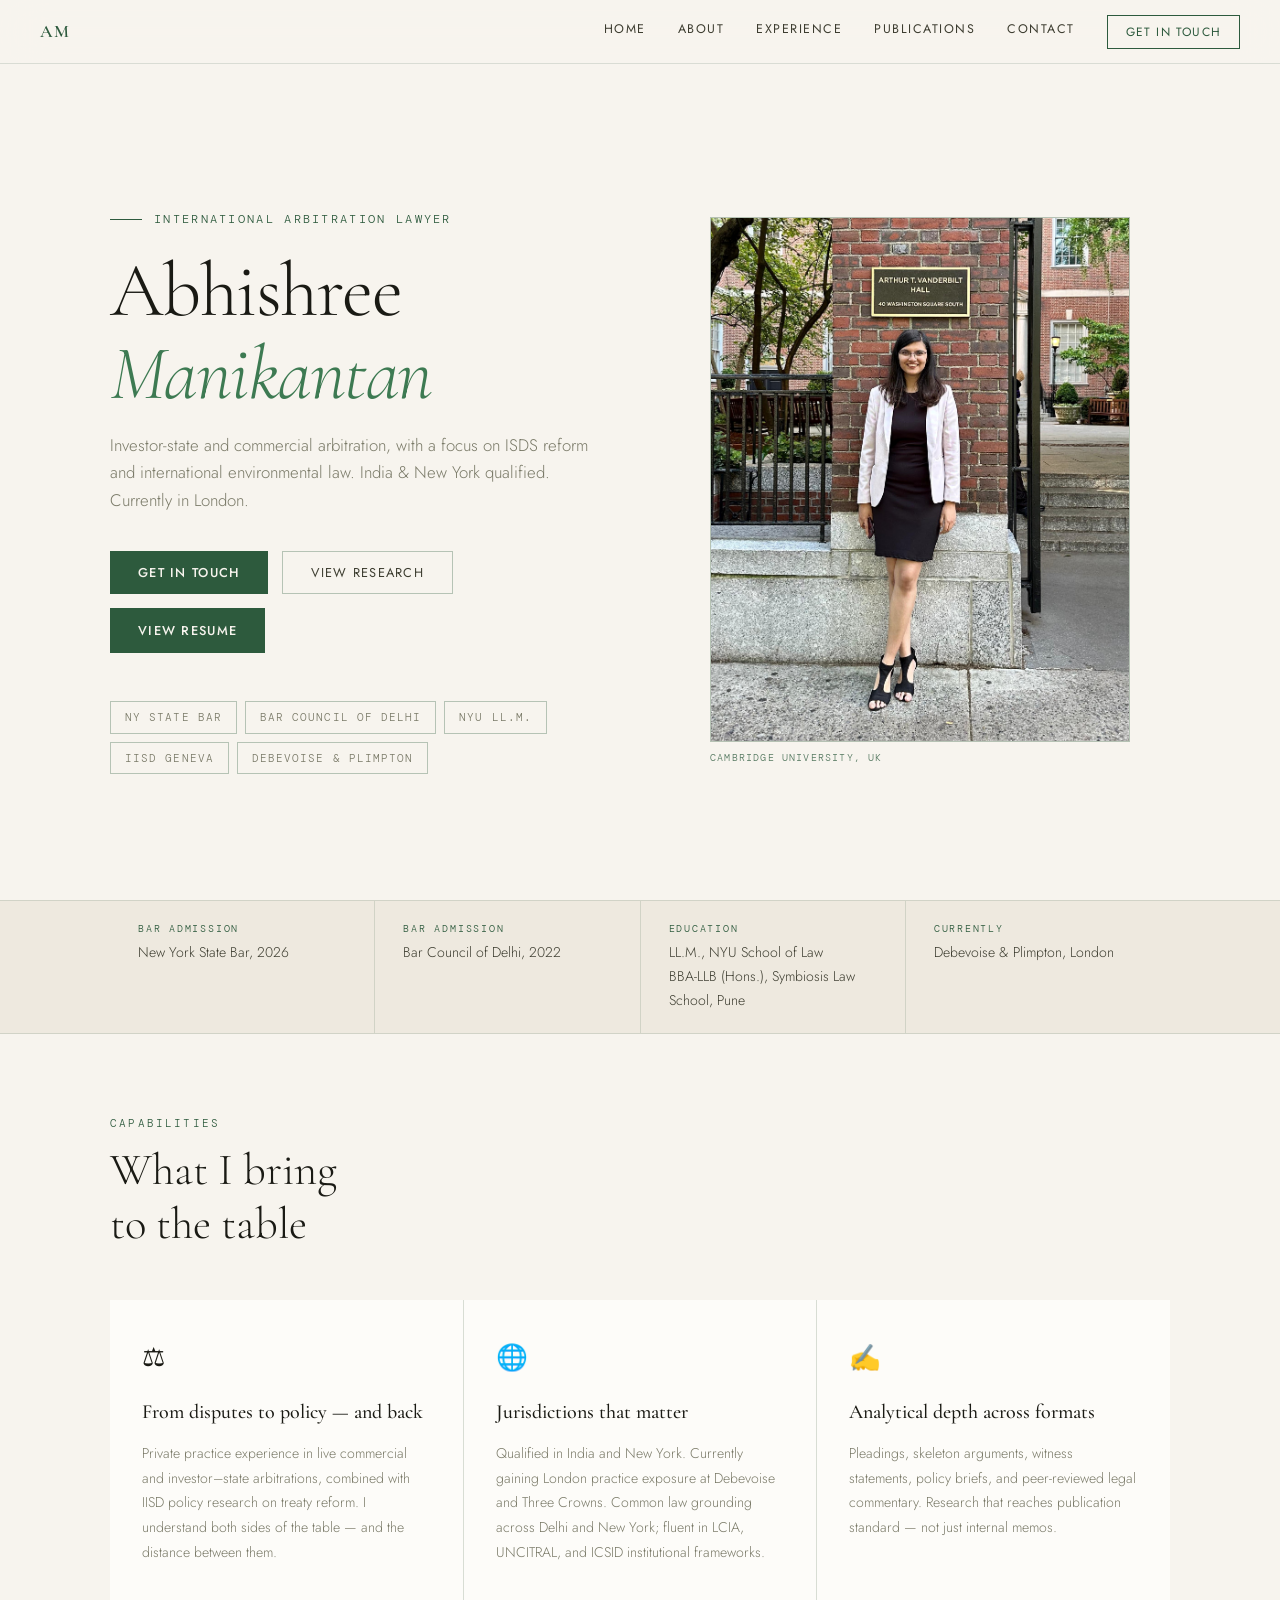
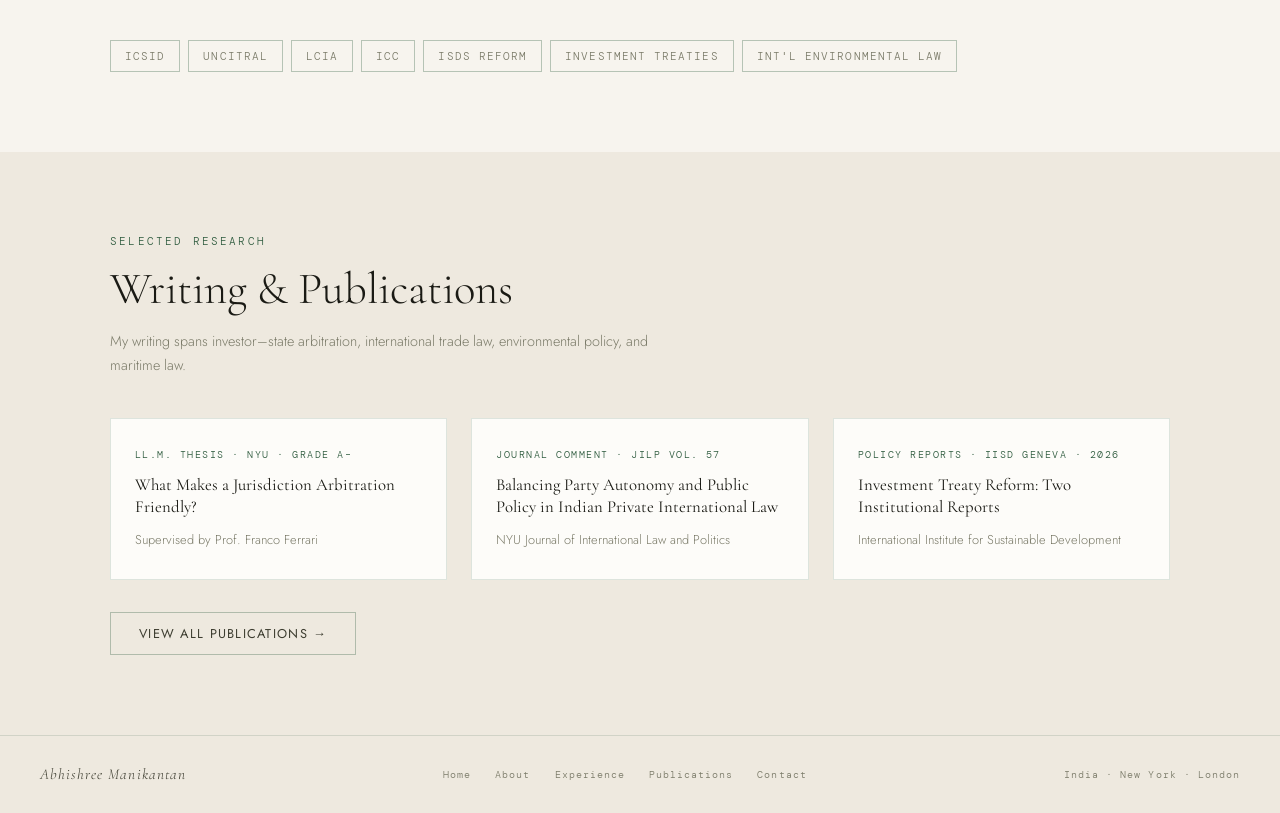
==== commit 71ada022: "Linked actual files" ====
--- a/Abhishree_Manikantan_Portfolio_Website_16.html
+++ b/Abhishree_Manikantan_Portfolio_Website_16.html
@@ -9,7 +9,6 @@
 <link rel="preconnect" href="https://fonts.gstatic.com" crossorigin>
 <link href="https://fonts.googleapis.com/css2?family=Cormorant+Garamond:ital,wght@0,300;0,400;0,500;0,600;1,300;1,400;1,500&family=Jost:wght@300;400;500&family=DM+Mono:wght@300;400&display=swap" rel="stylesheet">
 <style>
-/* ── RESET & VARIABLES ── */
 *, *::before, *::after { box-sizing: border-box; margin: 0; padding: 0; }
 
 :root {
@@ -500,7 +499,7 @@
       <div class="btn-row">
         <button class="btn-primary" onclick="navigate('contact')">Get in Touch</button>
         <button class="btn-outline" onclick="navigate('publications')">View Research</button>
-        <a class="btn-primary" href="[data-uri]" download="Abhishree_Manikantan_Resume.pdf" target="_blank">View Resume</a>
+        <a class="btn-primary" href="Manikantan, Abhishree Resume (Arbitration) 18 Apr26.pdf" download="Abhishree_Manikantan_Resume.pdf" target="_blank">View Resume</a>
       </div>
       <div class="chip-row">
         <span class="chip">NY State Bar</span>
@@ -514,7 +513,7 @@
     <div class="hero-visual">
       <div class="hero-photo-wrap">
         <figure class="hero-photo-fig">
-          <img src="[data-uri]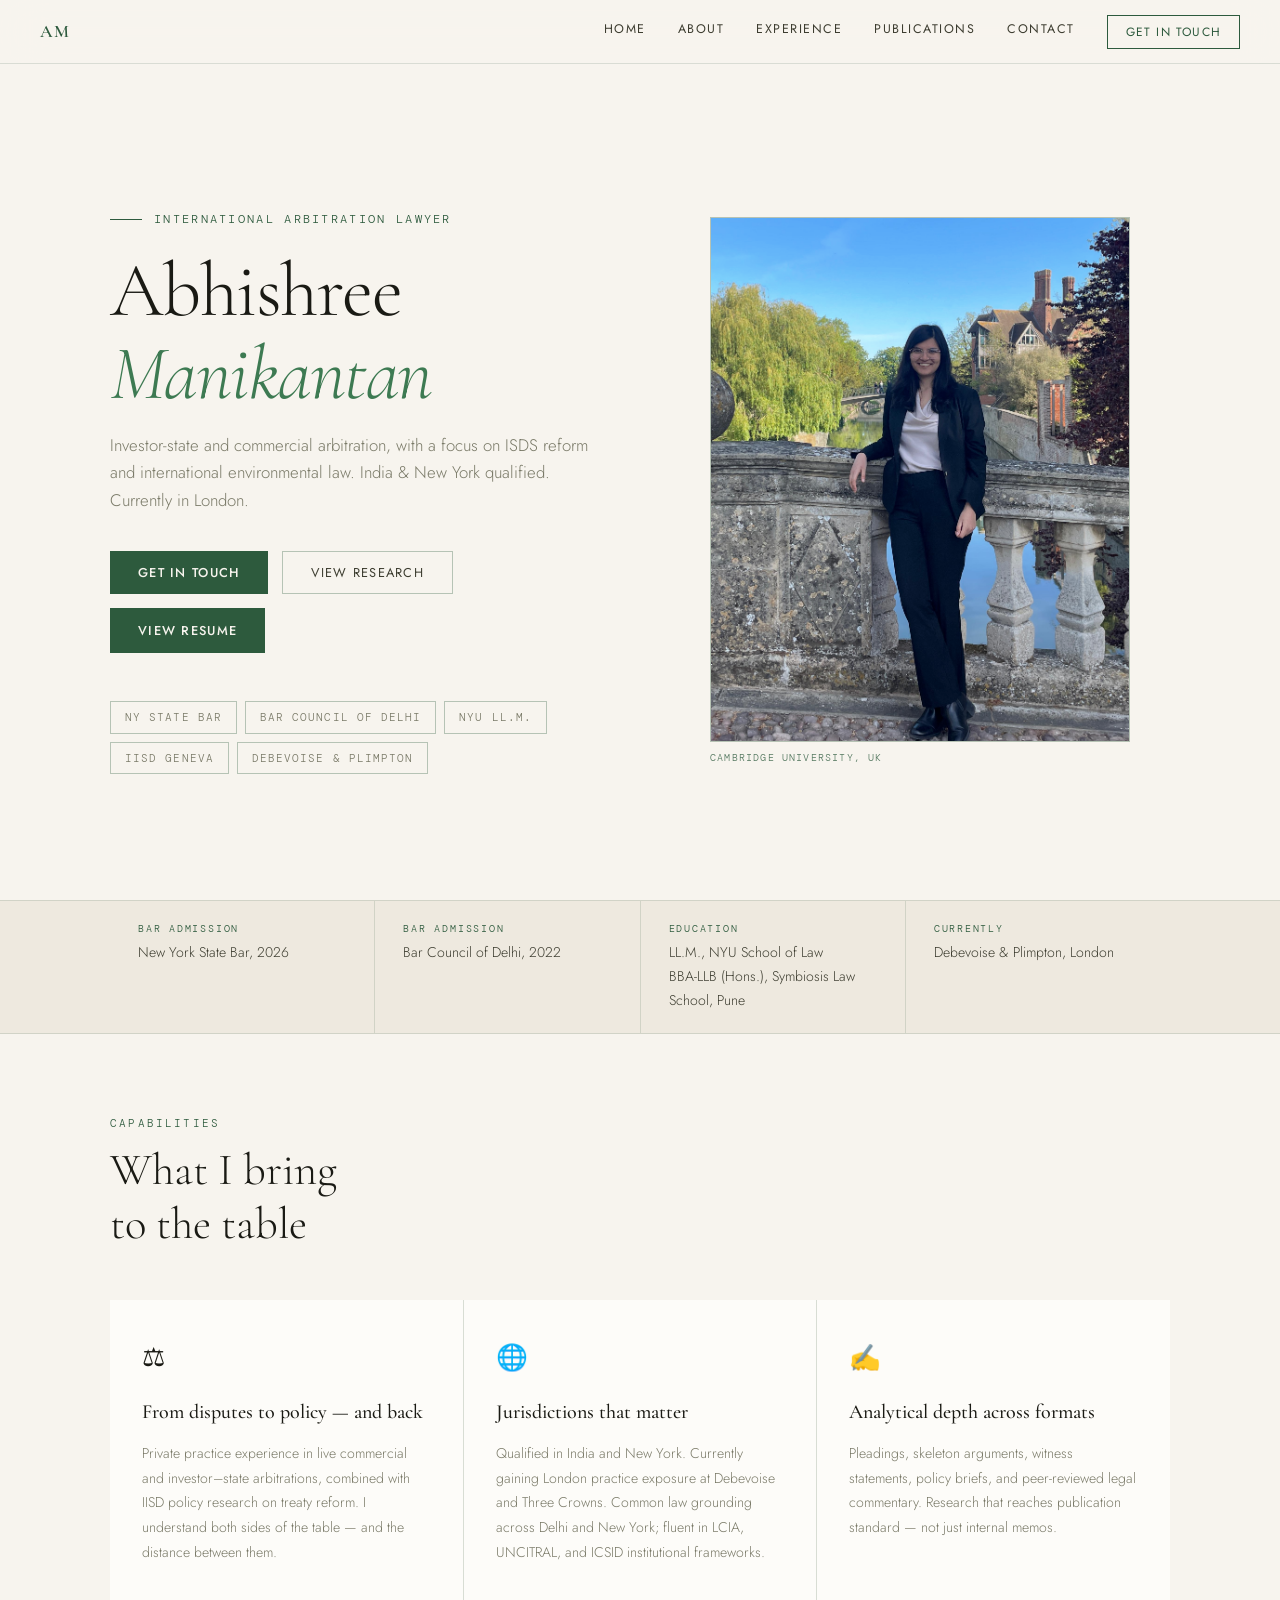
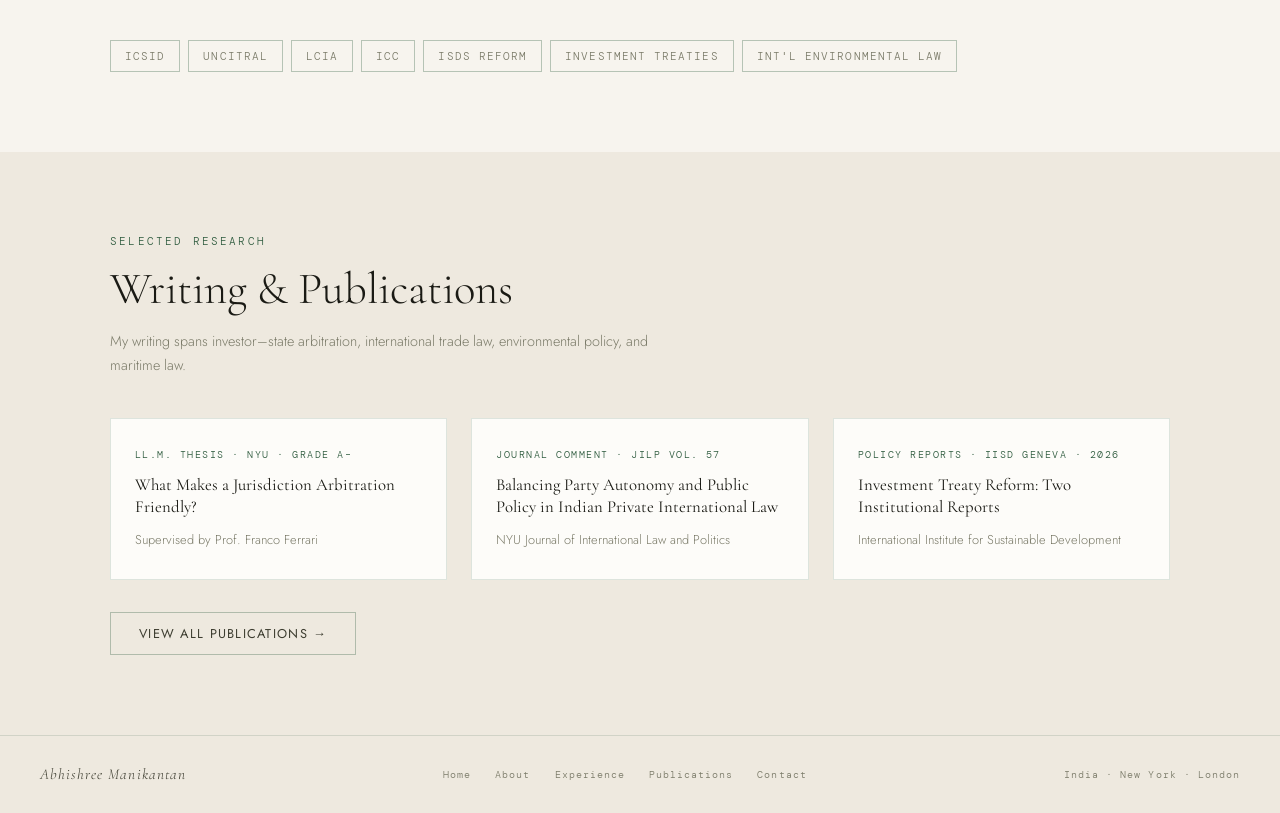
